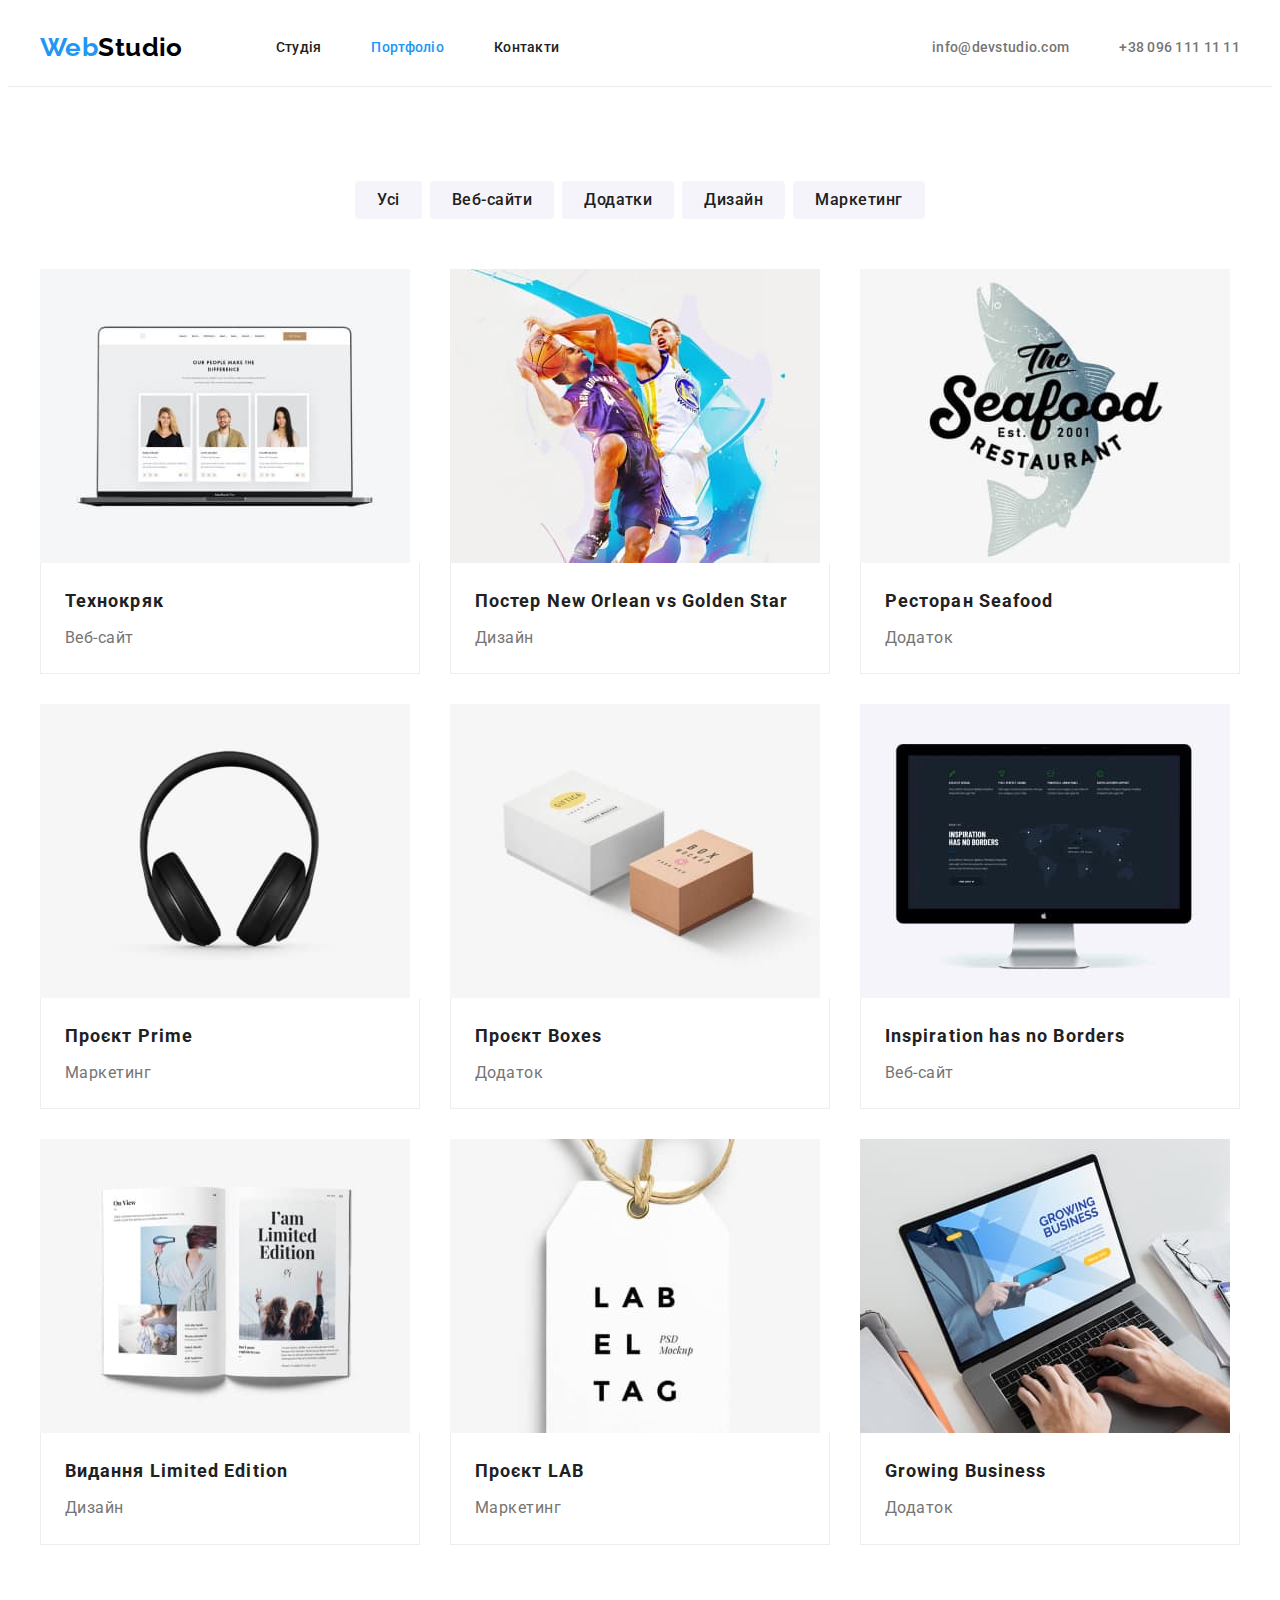
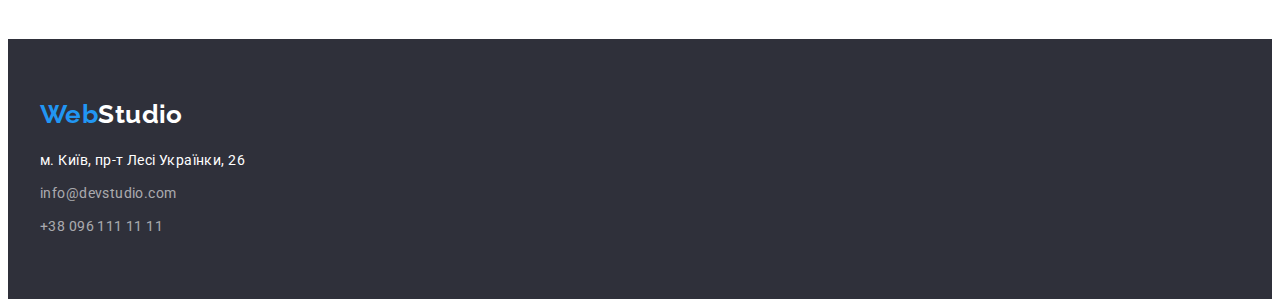
==== portfolio.html @ 0680f63f "add HW3" ====
<!DOCTYPE html>
<html lang="en">
  <head>
    <meta charset="UTF-8" />
    <meta http-equiv="X-UA-Compatible" content="IE=edge" />
    <meta name="viewport" content="width=device-width, initial-scale=1.0" />
    <title>Document</title>
    <link rel="preconnect" href="https://fonts.googleapis.com" />
    <link rel="preconnect" href="https://fonts.gstatic.com" crossorigin />
    <link
      href="https://fonts.googleapis.com/css2?family=Raleway:wght@700&family=Roboto:wght@400;500;700;900&display=swap"
      rel="stylesheet"
    />
    <link
      rel="stylesheet"
      href="https://cdnjs.cloudflare.com/ajax/libs/modern-normalize/1.1.0/modern-normalize.min.css"
      integrity="sha512-wpPYUAdjBVSE4KJnH1VR1HeZfpl1ub8YT/NKx4PuQ5NmX2tKuGu6U/JRp5y+Y8XG2tV+wKQpNHVUX03MfMFn9Q=="
      crossorigin="anonymous"
      referrerpolicy="no-referrer"
    />
    <link rel="stylesheet" href="./css/style.css" />
  </head>
  <body>
    <header class="header">
      <div class="container header-container">
        <a class="footer-logo link header-name" lang="en" href="./index.html"
          ><span>Web</span><span class="header-logo">Studio</span></a
        >
        <nav class="header-navigation">
          <ul class="header-list list">
            <li class="list-element list-navig">
              <a class="header-nav link" href="./index.html">Студія</a>
            </li>
            <li class="list-element list-navig">
              <a class="header-nav link current" href="./portfolio.html"
                >Портфоліо</a
              >
            </li>
            <li class="list-element list-navig">
              <a class="header-nav link" href="./index.html">Контакти</a>
            </li>
          </ul>
        </nav>
        <ul class="header-address list">
          <li class="list-element list-address">
            <a class="header-contact link" href="mailto:info@devstudio.com"
              >info@devstudio.com</a
            >
          </li>
          <li class="list-element">
            <a class="header-contact link" href="tel:+380961111111"
              >+38 096 111 11 11</a
            >
          </li>
        </ul>
      </div>
    </header>
    <main class="site">
      <section class="examples section">
        <div class="container">
          <h1 class="site-header visually-hidden">Наші роботи</h1>
          <ul class="site-nav list">
            <li class="button-list">
              <button class="button-nav" type="button">Усі</button>
            </li>
            <li class="button-list">
              <button class="button-nav" type="button">Веб-сайти</button>
            </li>
            <li class="button-list">
              <button class="button-nav" type="button">Додатки</button>
            </li>
            <li class="button-list">
              <button class="button-nav" type="button">Дизайн</button>
            </li>
            <li class="button-list">
              <button class="button-nav" type="button">Маркетинг</button>
            </li>
          </ul>
          <ul class="site-examples list">
            <li class="example-item">
              <img src="./images/img8.jpg" alt="Фото сайту" width="370" />
              <div class="example-block">
                <h2 class="example-name">Технокряк</h2>
                <p class="example-list">Веб-сайт</p>
              </div>
            </li>
            <li class="example-item">
              <img
                src="./images/img9.jpg"
                alt="Хлопці грають у баскетбол"
                width="370"
              />
              <div class="example-block">
                <h2 class="example-name">Постер New Orlean vs Golden Star</h2>
                <p class="example-list">Дизайн</p>
              </div>
            </li>
            <li class="example-item">
              <img
                src="./images/img10.jpg"
                alt="Логотип з акулою"
                width="370"
              />
              <div class="example-block">
                <h2 class="example-name">Ресторан Seafood</h2>
                <p class="example-list">Додаток</p>
              </div>
            </li>
            <li class="example-item">
              <img src="./images/img13.jpg" alt="Навушники" width="370" />
              <div class="example-block">
                <h2 class="example-name">Проєкт Prime</h2>
                <p class="example-list">Маркетинг</p>
              </div>
            </li>
            <li class="example-item">
              <img src="./images/img14.jpg" alt="Дві коробки" width="370" />
              <div class="example-block">
                <h2 class="example-name">Проєкт Boxes</h2>
                <p class="example-list">Додаток</p>
              </div>
            </li>
            <li class="example-item">
              <img src="./images/img15.jpg" alt="Монітор" width="370" />
              <div class="example-block">
                <h2 class="example-name">Inspiration has no Borders</h2>
                <p class="example-list">Веб-сайт</p>
              </div>
            </li>
            <li class="example-item">
              <img src="./images/img16.jpg" alt="Журнал" width="370" />
              <div class="example-block">
                <h2 class="example-name">Видання Limited Edition</h2>
                <p class="example-list">Дизайн</p>
              </div>
            </li>
            <li class="example-item">
              <img
                src="./images/img11.jpg"
                alt="Лейба з надписом"
                width="370"
              />
              <div class="example-block">
                <h2 class="example-name">Проєкт LAB</h2>
                <p class="example-list">Маркетинг</p>
              </div>
            </li>
            <li class="example-item">
              <img src="./images/img12.jpg" alt="Ноутбук" width="370" />
              <div class="example-block">
                <h2 class="example-name">Growing Business</h2>
                <p class="example-list">Додаток</p>
              </div>
            </li>
          </ul>
        </div>
      </section>
    </main>
    <footer class="section-footer">
      <div class="container">
        <a class="footer-logo link" lang="en" href="./index.html"
          ><span>Web</span><span class="logo-footer">Studio</span></a
        >
        <address class="address">
          <ul class="footer-list list">
            <li class="footer-item footer-address">
              <a
                class="footer-address link"
                href="https://goo.gl/maps/AEMbZK5pDBB9niob6"
                target="_blank"
                rel="noopener noreferrer nofollow"
                >м. Київ, пр-т Лесі Українки, 26</a
              >
            </li>
            <li class="footer-item">
              <a class="footer-link link" href="mailto:info@devstudio.com"
                >info@devstudio.com</a
              >
            </li>
            <li class="footer-item">
              <a class="footer-link link" href="tel:+380961111111"
                >+38 096 111 11 11</a
              >
            </li>
          </ul>
        </address>
      </div>
    </footer>
  </body>
</html>
---- css/style.css ----
:root {
  --black-color: #212121;
  --white-color: #ffffff;
  --gray-color: #757575;
  --blue-color: #2196f3;
  --bg-beige: #eeeeee;
  --bg-black: #000000;
  --bg-ivory: #f5f4fa;
  --bg-white: #FFFFFF60%;
  --bg-darkgray: #2f303a;
  --bg-light-gray: #ececec;
}
p,
h1,
h2,
h3,
h4,
h5,
h6 {
  margin: 0;
}
ul,
ol {
  margin: 0;
  padding-left: 0;
}
button {
  cursor: pointer;
  display: block;
  border: none;
  border-radius: 4px;
}
address {
  font-style: normal;
}
img {
  display: block;
  max-width: 100%;
  height: auto;
}
body {
  font-family: "roboto", sans-serif;
  color: #212121;
  background-color: #ffffff;
  letter-spacing: 0.03em;
  font-size: 14px;
}
.section {
  padding-top: 94px;
  padding-bottom: 94px;
}
.list {
  list-style: none;
  padding-left: 0;
  margin: 0;
}
.link {
  text-decoration: none;
}
.container {
  width: 1200px;
  padding-left: 15px;
  padding-right: 15px;
  margin: 0 auto;
}
/* ---HEADER---- */
.header {
  padding-top: 24px;
  padding-bottom: 24px;
}
.header-name {
  align-items: center;
  margin-right: 93px;
}
.header-logo {
  font-family: "raleway", sans-serif;
  font-weight: 700;
  font-size: 26px;
  line-height: 1.17%;
  color: var(--bg-black);
}
.header-address {
  margin-left: auto;
}
.header-nav {
  font-weight: 500;
  line-height: 1.14;
  letter-spacing: 0.02em;
  color: var(--black-color);
}
.header-address {
  display: flex;
}
.list-navig:not(:last-child) {
  margin-right: 50px;
}
.header {
  border-bottom: 1px solid #ececec;
}
.header-list {
  display: flex;
}
.header-container {
  display: flex;
  align-items: center;
}
.list-address {
  margin-right: 50px;
}
.logo-part {
  color: var(--bg-black);
}
.current {
  color: var(--blue-color);
}
.header-contact {
  font-weight: 500;
  line-height: 1.14;
  letter-spacing: 0.02em;
  color: var(--gray-color);
}
.header-contact:hover,
.header-contact:focus,
.header-nav:hover,
.header-nav:focus {
  color: var(--blue-color);
}
/* ---MAIN---- */
.visually-hidden {
  position: absolute;
  white-space: nowrap;
  width: 1px;
  height: 1px;
  overflow: hidden;
  border: 0;
  padding: 0;
  clip: rect(0 0 0 0);
  clip-path: inset(50%);
  margin: -1px;
}
.button-nav {
  font-weight: 500;
  font-size: 16px;
  line-height: 1.62;
  text-align: center;
  color: var(--black-color);
  background-color: var(--bg-ivory);
  letter-spacing: 0.03em;
  font-family: inherit;
  cursor: pointer;
  display: block;
  margin: 0 auto;
  padding: 6px 22px;
  border: none;
  border-radius: 4px;
}
.site-nav {
  display: flex;
  gap: 8px;
  justify-content: center;
  margin-bottom: 50px;
}
.section-work {
  padding-top: 0;
}
.site-examples {
  display: flex;
  flex-wrap: wrap;
  gap: 30px;
}
.example-item {
  width: calc((100% - 60px) / 3);
}
.example-name {
  font-weight: 700;
  font-size: 18px;
  line-height: 2;
  letter-spacing: 0.06em;
  color: var(--black-color);
  margin-bottom: 4px;
}
.example-list {
  font-size: 16px;
  line-height: 1.88;
  letter-spacing: 0.03em;
  color: var(--gray-color);
}
.button-nav:hover,
.button-nav:focus {
  color: var(--white-color);
  background-color: var(--blue-color);
}
.section-hero {
  background-color: var(--bg-darkgray);
  padding-top: 200px;
  padding-bottom: 203px;
}
.hero-title {
  max-width: 696px;
  margin: 0 auto;
}
.example-block {
  padding: 20px 24px;
  border: 1px solid #eeeeee;
  border-top: 0;
}

.team-member {
  padding-top: 30px;
  padding-bottom: 30px;
}

.paragraph-main {
  font-weight: 900;
  font-size: 44px;
  line-height: 1.36;
  text-align: center;
  letter-spacing: 0.06em;
  text-transform: uppercase;
  color: var(--white-color);
  margin-bottom: 30px;
}
.button-nav-main {
  font-weight: 700;
  font-size: 16px;
  line-height: 1.88;
  display: flex;
  align-items: center;
  text-align: center;
  letter-spacing: 0.06em;
  color: var(--white-color);
  background-color: var(--blue-color);
  cursor: pointer;
  font-family: inherit;
  margin: 0 auto;
  display: block;
  box-shadow: 0px 4px 4px rgba(0, 0, 0, 0.15);
  border-radius: 4px;
  border-color: var(--blue-color);
  min-width: 216px;
  height: 50px;
}
.button-nav-main:hover,
.button-nav-main:focus {
  color: var(--white-color);
  background-color: var(--bg-darkgray);
}
.list-advantages {
  display: flex;
  gap: 30px;
}
.list-item-name {
  font-weight: 700;
  font-size: 14px;
  line-height: 1.14;
  text-transform: uppercase;
  margin-bottom: 10px;
}
.work-pictures {
  display: flex;
  gap: 30px;
}
.list-item-description {
  font-weight: 400;
  line-height: 1.71;
  color: var(--gray-color);
}
.section-header {
  font-weight: 700;
  font-size: 36px;
  line-height: 42px;
  text-align: center;
  margin-bottom: 50px;
}
.team {
  font-weight: 500;
  font-size: 16px;
  line-height: 1.19;
  text-align: center;
  margin-bottom: 10px;
}
.team-position {
  font-weight: 400;
  font-size: 16px;
  line-height: 1.19;
  text-align: center;
  color: var(--gray-color);
}
.section-team {
  background-color: var(--bg-ivory);
}
.team-list {
  display: flex;
  gap: 30px;
}
.team-items {
  width: calc((100% - 90px) / 4);
  background: #ffffff;
  box-shadow: 0px 1px 3px rgba(0, 0, 0, 0.12), 0px 1px 1px rgba(0, 0, 0, 0.14),
    0px 2px 1px rgba(0, 0, 0, 0.2);
  border-radius: 0px 0px 4px 4px;
}

/* ---FOOTER---- */
.footer-logo {
  font-family: "raleway", sans-serif;
  font-weight: 700;
  font-size: 26px;
  line-height: 1.17;
  color: var(--blue-color);
  display: block;
}
.footer-item {
  display: block;
}
.footer-item:not(:last-child) {
  margin-bottom: 9px;
}

.logo-footer {
  color: var(--white-color);
}
.address {
  margin-top: 20px;
}
.section-footer {
  background-color: var(--bg-darkgray);
  padding-top: 60px;
  padding-bottom: 60px;
}
.footer-address {
  font-weight: 400;
  font-size: 14px;
  line-height: 1.71;
  letter-spacing: 0.03em;
  color: var(--white-color);
  font-style: normal;
  display: block;
}
.footer-link {
  font-weight: 400;
  font-size: 14px;
  line-height: 1.71;
  letter-spacing: 0.03em;
  color: rgba(255, 255, 255, 0.6);
  font-style: normal;
  display: block;
}
.footer-address:hover,
.footer-link:hover,
.footer-address:focus,
.footer-link:focus {
  color: var(--blue-color);
}
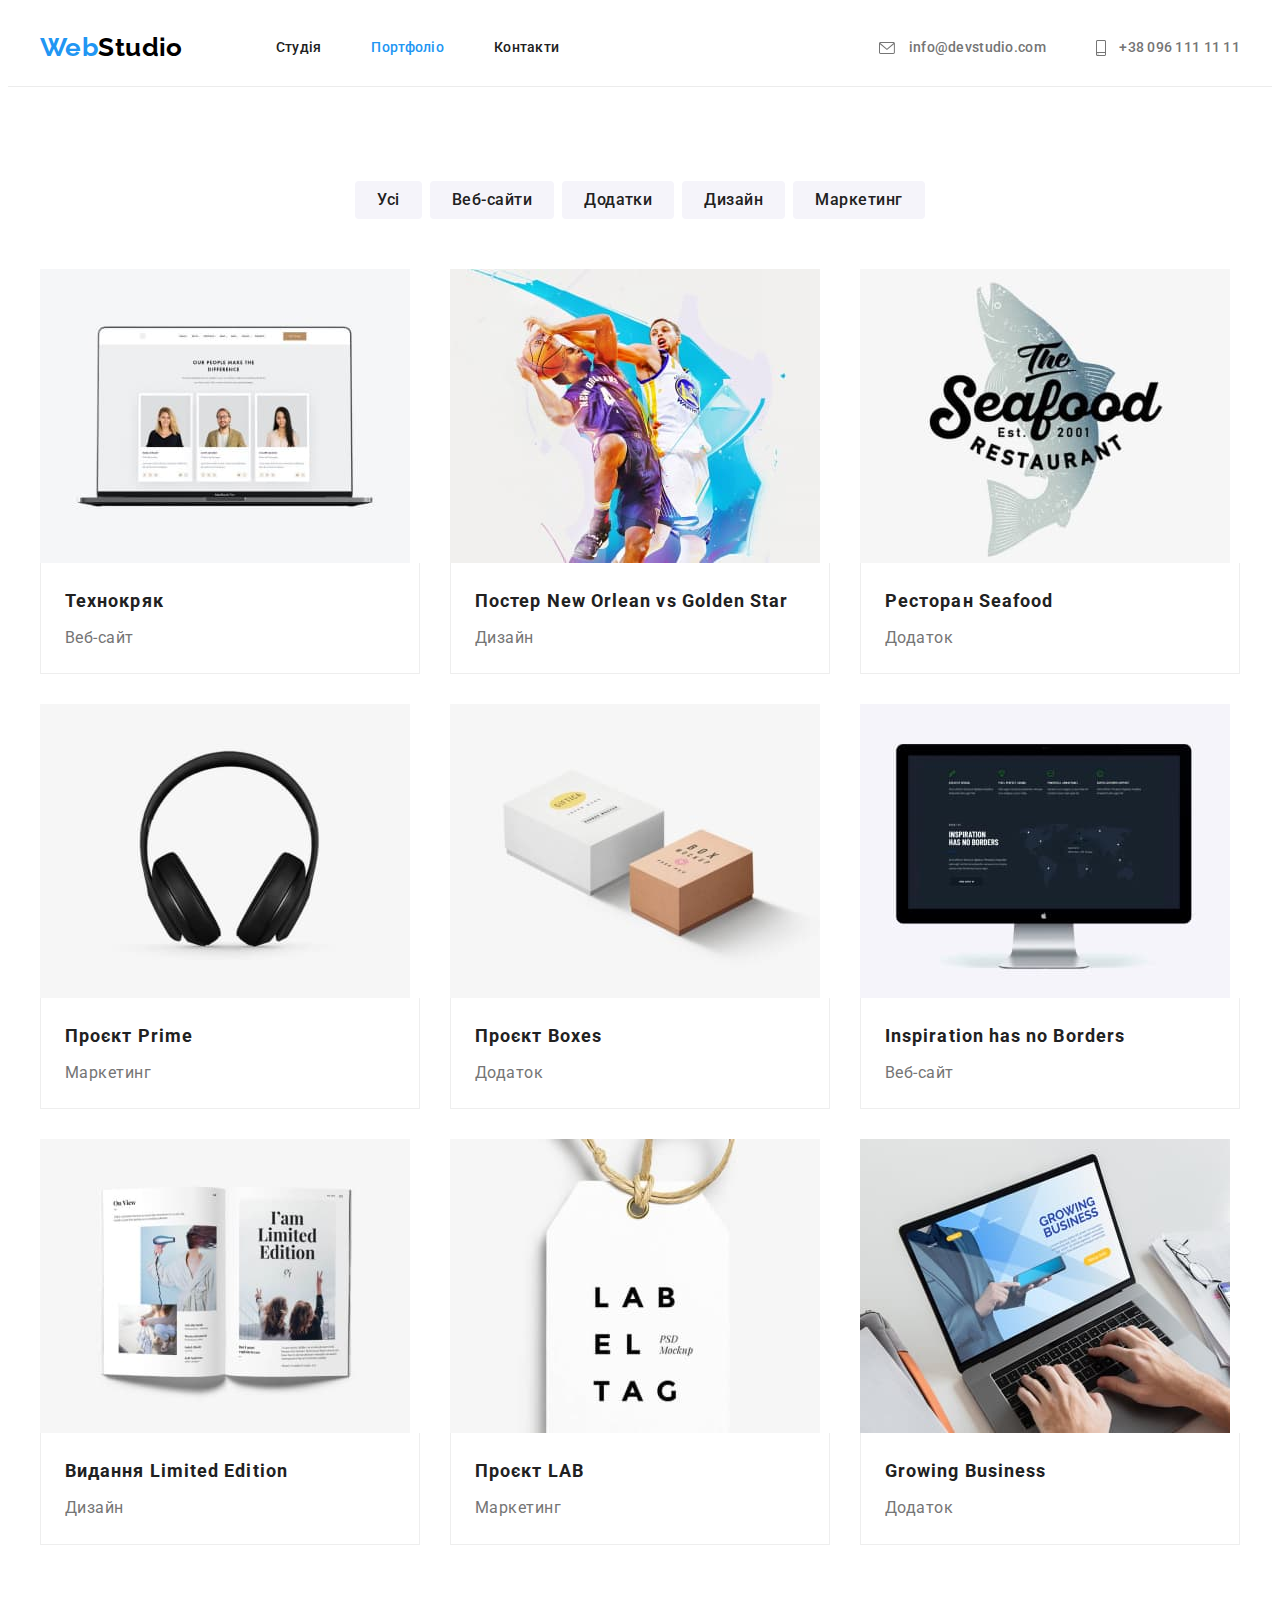
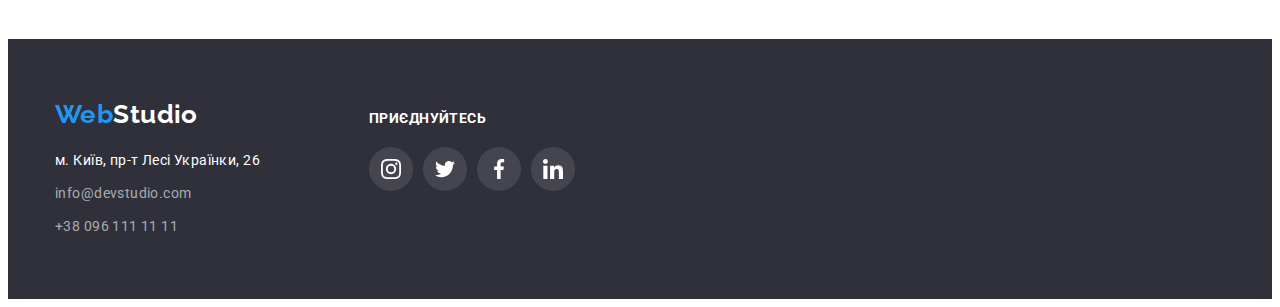
==== commit 89d900d7: "add shadows" ====
--- a/portfolio.html
+++ b/portfolio.html
@@ -43,11 +43,17 @@
         </nav>
         <ul class="header-address list">
           <li class="list-element list-address">
+            <svg class="header-image" width="16" height="12">
+              <use href="./images/symbol-defs.svg#icon-envelope-hover"></use>
+            </svg>
             <a class="header-contact link" href="mailto:info@devstudio.com"
               >info@devstudio.com</a
             >
           </li>
           <li class="list-element">
+            <svg class="header-image" width="10" height="16">
+              <use href="./images/symbol-defs.svg#icon-smartphone"></use>
+            </svg>
             <a class="header-contact link" href="tel:+380961111111"
               >+38 096 111 11 11</a
             >
@@ -78,112 +84,185 @@
           </ul>
           <ul class="site-examples list">
             <li class="example-item">
-              <img src="./images/img8.jpg" alt="Фото сайту" width="370" />
-              <div class="example-block">
-                <h2 class="example-name">Технокряк</h2>
-                <p class="example-list">Веб-сайт</p>
-              </div>
-            </li>
-            <li class="example-item">
-              <img
-                src="./images/img9.jpg"
-                alt="Хлопці грають у баскетбол"
-                width="370"
-              />
-              <div class="example-block">
-                <h2 class="example-name">Постер New Orlean vs Golden Star</h2>
-                <p class="example-list">Дизайн</p>
-              </div>
-            </li>
-            <li class="example-item">
-              <img
-                src="./images/img10.jpg"
-                alt="Логотип з акулою"
-                width="370"
-              />
-              <div class="example-block">
-                <h2 class="example-name">Ресторан Seafood</h2>
-                <p class="example-list">Додаток</p>
-              </div>
-            </li>
-            <li class="example-item">
-              <img src="./images/img13.jpg" alt="Навушники" width="370" />
-              <div class="example-block">
-                <h2 class="example-name">Проєкт Prime</h2>
-                <p class="example-list">Маркетинг</p>
-              </div>
-            </li>
-            <li class="example-item">
-              <img src="./images/img14.jpg" alt="Дві коробки" width="370" />
-              <div class="example-block">
-                <h2 class="example-name">Проєкт Boxes</h2>
-                <p class="example-list">Додаток</p>
-              </div>
-            </li>
-            <li class="example-item">
-              <img src="./images/img15.jpg" alt="Монітор" width="370" />
-              <div class="example-block">
-                <h2 class="example-name">Inspiration has no Borders</h2>
-                <p class="example-list">Веб-сайт</p>
-              </div>
-            </li>
-            <li class="example-item">
-              <img src="./images/img16.jpg" alt="Журнал" width="370" />
-              <div class="example-block">
-                <h2 class="example-name">Видання Limited Edition</h2>
-                <p class="example-list">Дизайн</p>
-              </div>
-            </li>
-            <li class="example-item">
-              <img
-                src="./images/img11.jpg"
-                alt="Лейба з надписом"
-                width="370"
-              />
-              <div class="example-block">
-                <h2 class="example-name">Проєкт LAB</h2>
-                <p class="example-list">Маркетинг</p>
-              </div>
-            </li>
-            <li class="example-item">
-              <img src="./images/img12.jpg" alt="Ноутбук" width="370" />
-              <div class="example-block">
-                <h2 class="example-name">Growing Business</h2>
-                <p class="example-list">Додаток</p>
-              </div>
+              <a class="example-card link" href="">
+                <img src="./images/img8.jpg" alt="Фото сайту" width="370" />
+                <div class="example-block">
+                  <h2 class="example-name">Технокряк</h2>
+                  <p class="example-list">Веб-сайт</p>
+                </div>
+              </a>
+            </li>
+            <li class="example-item">
+              <a class="example-card link" href="">
+                <img
+                  src="./images/img9.jpg"
+                  alt="Хлопці грають у баскетбол"
+                  width="370"
+                />
+                <div class="example-block">
+                  <h2 class="example-name">Постер New Orlean vs Golden Star</h2>
+                  <p class="example-list">Дизайн</p>
+                </div>
+              </a>
+            </li>
+            <li class="example-item">
+              <a class="example-card link" href="">
+                <img
+                  src="./images/img10.jpg"
+                  alt="Логотип з акулою"
+                  width="370"
+                />
+                <div class="example-block">
+                  <h2 class="example-name">Ресторан Seafood</h2>
+                  <p class="example-list">Додаток</p>
+                </div>
+              </a>
+            </li>
+            <li class="example-item">
+              <a class="example-card link" href="">
+                <img src="./images/img13.jpg" alt="Навушники" width="370" />
+                <div class="example-block">
+                  <h2 class="example-name">Проєкт Prime</h2>
+                  <p class="example-list">Маркетинг</p>
+                </div>
+              </a>
+            </li>
+            <li class="example-item">
+              <a class="example-card link" href="">
+                <img src="./images/img14.jpg" alt="Дві коробки" width="370" />
+                <div class="example-block">
+                  <h2 class="example-name">Проєкт Boxes</h2>
+                  <p class="example-list">Додаток</p>
+                </div>
+              </a>
+            </li>
+            <li class="example-item">
+              <a class="example-card link" href="">
+                <img src="./images/img15.jpg" alt="Монітор" width="370" />
+                <div class="example-block">
+                  <h2 class="example-name">Inspiration has no Borders</h2>
+                  <p class="example-list">Веб-сайт</p>
+                </div>
+              </a>
+            </li>
+            <li class="example-item">
+              <a class="example-card link" href="">
+                <img src="./images/img16.jpg" alt="Журнал" width="370" />
+                <div class="example-block">
+                  <h2 class="example-name">Видання Limited Edition</h2>
+                  <p class="example-list">Дизайн</p>
+                </div>
+              </a>
+            </li>
+            <li class="example-item">
+              <a class="example-card link" href="">
+                <img
+                  src="./images/img11.jpg"
+                  alt="Лейба з надписом"
+                  width="370"
+                />
+                <div class="example-block">
+                  <h2 class="example-name">Проєкт LAB</h2>
+                  <p class="example-list">Маркетинг</p>
+                </div>
+              </a>
+            </li>
+            <li class="example-item">
+              <a class="example-card link" href="">
+                <img src="./images/img12.jpg" alt="Ноутбук" width="370" />
+                <div class="example-block">
+                  <h2 class="example-name">Growing Business</h2>
+                  <p class="example-list">Додаток</p>
+                </div>
+              </a>
             </li>
           </ul>
         </div>
       </section>
     </main>
     <footer class="section-footer">
-      <div class="container">
-        <a class="footer-logo link" lang="en" href="./index.html"
-          ><span>Web</span><span class="logo-footer">Studio</span></a
-        >
-        <address class="address">
-          <ul class="footer-list list">
-            <li class="footer-item footer-address">
-              <a
-                class="footer-address link"
-                href="https://goo.gl/maps/AEMbZK5pDBB9niob6"
-                target="_blank"
-                rel="noopener noreferrer nofollow"
-                >м. Київ, пр-т Лесі Українки, 26</a
-              >
-            </li>
-            <li class="footer-item">
-              <a class="footer-link link" href="mailto:info@devstudio.com"
-                >info@devstudio.com</a
-              >
-            </li>
-            <li class="footer-item">
-              <a class="footer-link link" href="tel:+380961111111"
-                >+38 096 111 11 11</a
-              >
-            </li>
-          </ul>
-        </address>
+      <div class="container footer-wrap">
+        <div class="footer-wrap-left container">
+          <a class="footer-logo link" lang="en" href="./index.html"
+            ><span>Web</span><span class="logo-footer">Studio</span></a
+          >
+          <address class="address">
+            <ul class="footer-list list">
+              <li class="footer-item footer-address">
+                <a
+                  class="footer-address link"
+                  href="https://goo.gl/maps/AEMbZK5pDBB9niob6"
+                  target="_blank"
+                  rel="noopener noreferrer nofollow"
+                  >м. Київ, пр-т Лесі Українки, 26</a
+                >
+              </li>
+              <li class="footer-item">
+                <a class="footer-link link" href="mailto:info@devstudio.com"
+                  >info@devstudio.com</a
+                >
+              </li>
+              <li class="footer-item">
+                <a class="footer-link link" href="tel:+380961111111"
+                  >+38 096 111 11 11</a
+                >
+              </li>
+            </ul>
+          </address>
+        </div>
+        <div class="footer-wrap-right container">
+          <h2 class="footer-header">приєднуйтесь</h2>
+          <ul class="footer-social list">
+            <li class="footer-social-item">
+              <a
+                href=""
+                class="footer-social-link link"
+                target="_blank"
+                rel="noopener noreferrer nofollow"
+              >
+                <svg class="footer-social-icon" width="20" height="20">
+                  <use href="./images/symbol-defs.svg#icon-instagram-2-4"></use>
+                </svg>
+              </a>
+            </li>
+            <li class="footer-social-item">
+              <a
+                href=""
+                class="footer-social-link link"
+                target="_blank"
+                rel="noopener noreferrer nofollow"
+              >
+                <svg class="footer-social-icon" width="20" height="20">
+                  <use href="./images/symbol-defs.svg#icon-twitter-1-3"></use>
+                </svg>
+              </a>
+            </li>
+            <li class="footer-social-item">
+              <a
+                href=""
+                class="footer-social-link link"
+                target="_blank"
+                rel="noopener noreferrer nofollow"
+              >
+                <svg class="footer-social-icon" width="20" height="20">
+                  <use href="./images/symbol-defs.svg#icon-facebook-1-3"></use>
+                </svg>
+              </a>
+            </li>
+            <li class="footer-social-item">
+              <a
+                href=""
+                class="footer-social-link link"
+                target="_blank"
+                rel="noopener noreferrer nofollow"
+              >
+                <svg class="footer-social-icon" width="20" height="20">
+                  <use href="./images/symbol-defs.svg#icon-linkedin-1-3"></use>
+                </svg>
+              </a>
+            </li>
+          </ul>
+        </div>
       </div>
     </footer>
   </body>
--- a/css/style.css
+++ b/css/style.css
@@ -119,6 +119,17 @@
   letter-spacing: 0.02em;
   color: var(--gray-color);
 }
+.header-image {
+  fill: #757575;
+  display: inline;
+  margin-right: 10px;
+  vertical-align: middle;
+}
+.header-image:hover,
+.header-imageink:focus {
+  fill: #2196f3;
+}
+
 .header-contact:hover,
 .header-contact:focus,
 .header-nav:hover,
@@ -163,6 +174,19 @@
 .section-work {
   padding-top: 0;
 }
+.benefits-picture {
+  width: 270px;
+  height: 120px;
+  border: 1px solid #f5f4fa;
+  background-color: #f5f4fa;
+  display: block;
+  border-radius: 4px;
+  display: flex;
+  justify-content: center;
+  align-items: center;
+  margin-bottom: 30px;
+}
+
 .site-examples {
   display: flex;
   flex-wrap: wrap;
@@ -170,6 +194,15 @@
 }
 .example-item {
   width: calc((100% - 60px) / 3);
+}
+.example-card {
+  display: block;
+  text-decoration: none;
+}
+.example-card:hover,
+.example-card:focus {
+  box-shadow: 0px 1px 1px rgba(0, 0, 0, 0.12), 0px 4px 4px rgba(0, 0, 0, 0.06),
+    1px 4px 6px rgba(0, 0, 0, 0.16);
 }
 .example-name {
   font-weight: 700;
@@ -189,11 +222,23 @@
 .button-nav:focus {
   color: var(--white-color);
   background-color: var(--blue-color);
-}
+  box-shadow: 0px 4px 4px rgba(0, 0, 0, 0.25);
+}
+
 .section-hero {
   background-color: var(--bg-darkgray);
   padding-top: 200px;
   padding-bottom: 203px;
+  background-image: linear-gradient(
+      rgba(47, 48, 58, 0.4),
+      rgba(47, 48, 58, 0.4)
+    ),
+    url(../images/Img17.jpg);
+  background-repeat: no-repeat;
+  background-position: center;
+  background-size: cover;
+  max-width: 1600px;
+  margin: 0 auto;
 }
 .hero-title {
   max-width: 696px;
@@ -204,12 +249,71 @@
   border: 1px solid #eeeeee;
   border-top: 0;
 }
-
+.team-position {
+  margin-bottom: 16px;
+}
 .team-member {
   padding-top: 30px;
   padding-bottom: 30px;
 }
-
+.team-social-item {
+  width: 44px;
+  height: 44px;
+}
+.team-social-link {
+  width: 100%;
+  height: 100%;
+  display: block;
+  display: flex;
+  align-items: center;
+  justify-content: center;
+  border-radius: 50%;
+}
+.team-social {
+  display: flex;
+  justify-content: center;
+  gap: 10px;
+}
+.clients-list {
+  display: flex;
+  gap: 30px;
+}
+.clients-item {
+  width: calc((100% - 150px) / 6);
+  height: 60px;
+}
+.clients-link {
+  width: 100%;
+  height: 100%;
+  border: 1px solid #afb1b8;
+  display: block;
+  border-radius: 4px;
+  display: flex;
+  justify-content: center;
+  align-items: center;
+}
+.team-social-icon {
+  fill: #afb1b8;
+}
+.team-social-link:hover,
+.team-social-link:focus {
+  background-color: #2196f3;
+}
+.team-social-link:hover .team-social-icon,
+.team-social-link:focus .team-social-icon {
+  fill: #ffffff;
+}
+.clients-icon {
+  fill: #afb1b8;
+}
+.clients-link:focus .clients-icon,
+.clients-link:hover .clients-icon {
+  fill: #2196f3;
+}
+.clients-link:focus,
+.clients-link:hover {
+  border-color: #2196f3;
+}
 .paragraph-main {
   font-weight: 900;
   font-size: 44px;
@@ -352,3 +456,50 @@
 .footer-link:focus {
   color: var(--blue-color);
 }
+.footer-social-item {
+  width: 44px;
+  height: 44px;
+  background-color: rgba(255, 255, 255, 0.1);
+  border-radius: 50%;
+}
+.footer-social-link {
+  width: 100%;
+  height: 100%;
+  display: block;
+  display: flex;
+  align-items: center;
+  justify-content: center;
+  border-radius: 50%;
+}
+.footer-social {
+  display: flex;
+  gap: 10px;
+}
+.footer-social-icon {
+  fill: #ffffff;
+}
+.footer-social-link:hover,
+.footer-social-link:focus {
+  background-color: #2196f3;
+}
+.footer-social-link:hover .footer-social-icon,
+.footer-social-link:focus .footer-social-icon {
+  fill: #ffffff;
+}
+.footer-header {
+  font-weight: 700;
+  font-size: 14px;
+  line-height: 1.14;
+  letter-spacing: 0.03em;
+  text-transform: uppercase;
+  color: #ffffff;
+  margin-bottom: 20px;
+}
+.footer-wrap {
+  display: flex;
+  gap: 70px;
+  align-items: baseline;
+}
+.footer-wrap-left {
+  width: calc(100% - (100% * 0.75));
+}
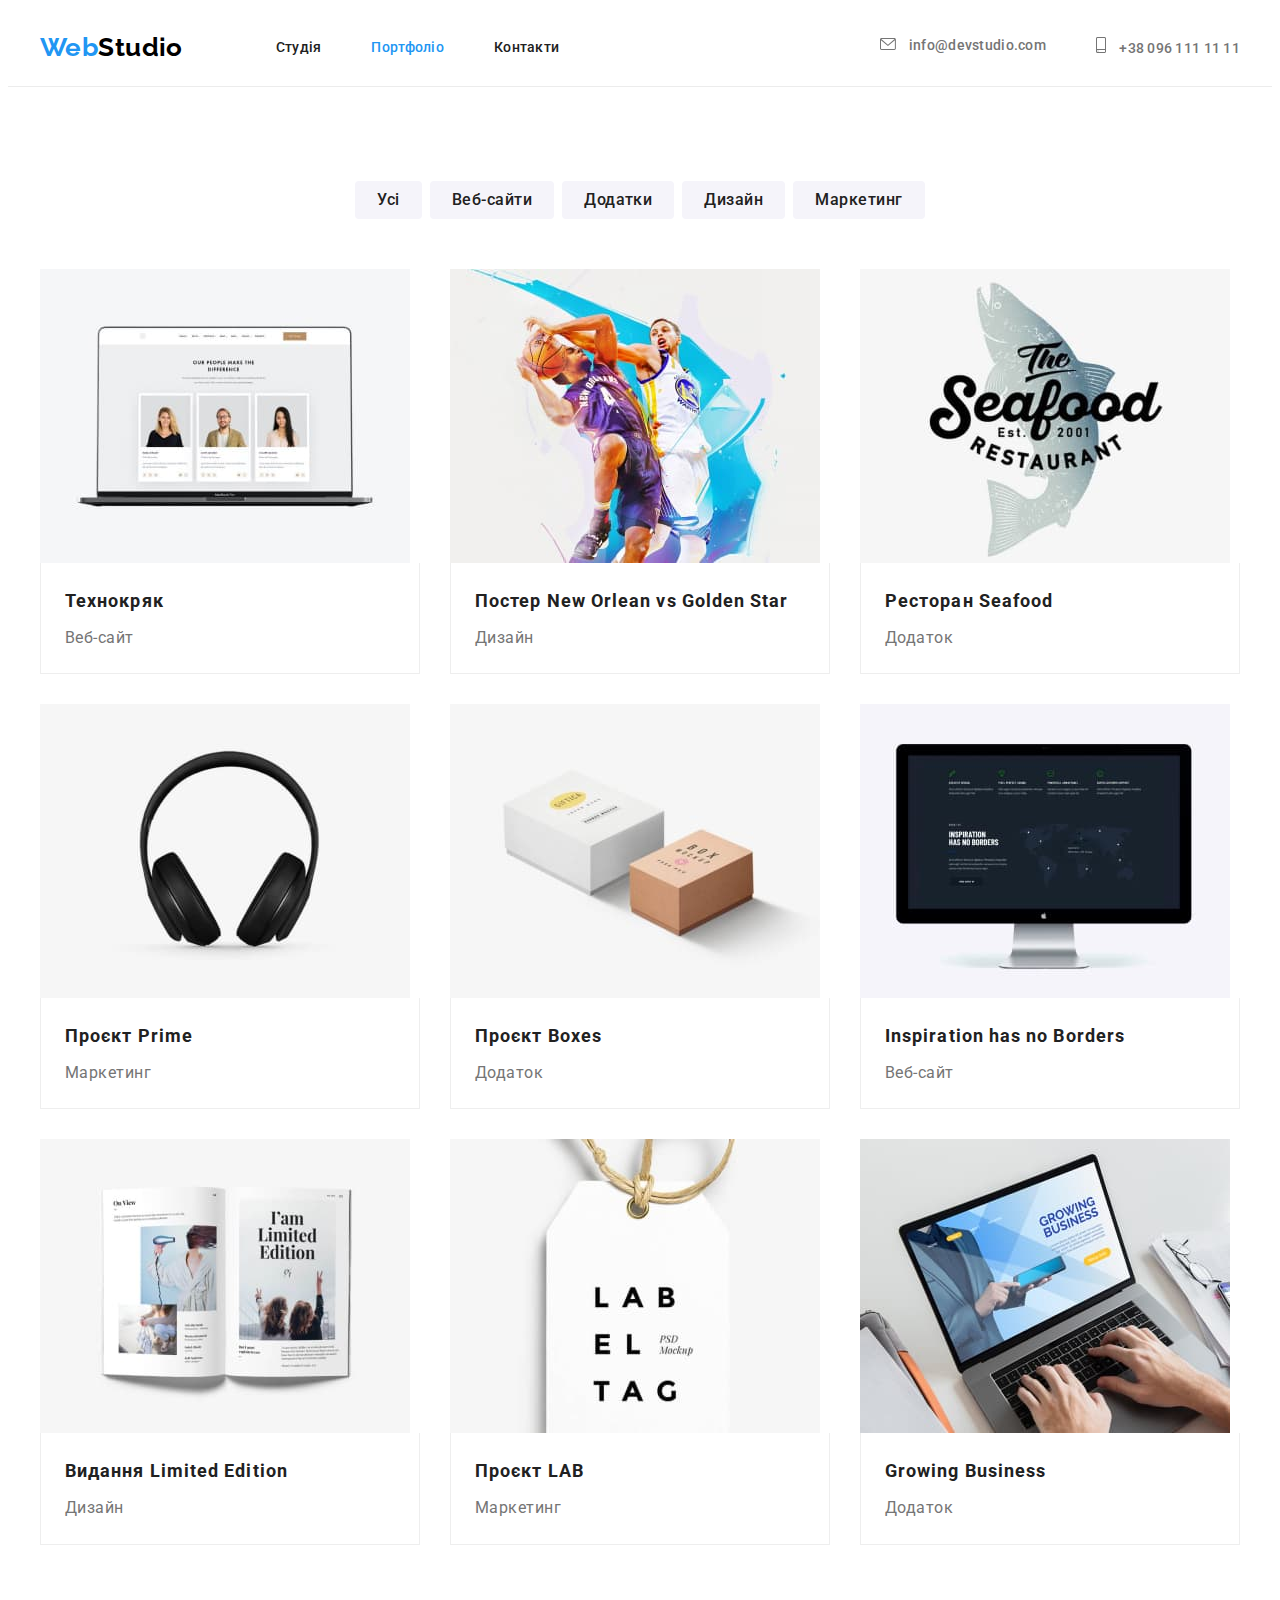
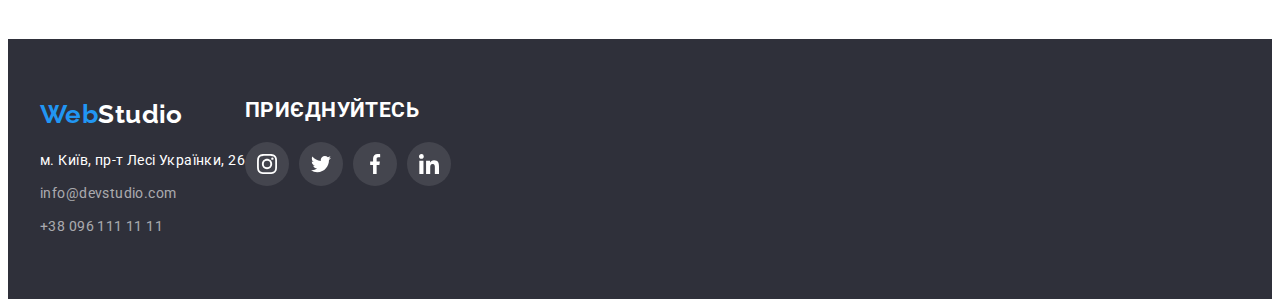
==== commit ffa1734c: "changes after review" ====
--- a/portfolio.html
+++ b/portfolio.html
@@ -43,19 +43,19 @@
         </nav>
         <ul class="header-address list">
           <li class="list-element list-address">
-            <svg class="header-image" width="16" height="12">
-              <use href="./images/symbol-defs.svg#icon-envelope-hover"></use>
-            </svg>
-            <a class="header-contact link" href="mailto:info@devstudio.com"
-              >info@devstudio.com</a
+            <a class="header-contact link" href="mailto:info@devstudio.com">
+              <svg class="header-image" width="16" height="12">
+                <use href="./images/symbol-defs.svg#icon-envelope-hover"></use>
+              </svg>
+              info@devstudio.com</a
             >
           </li>
           <li class="list-element">
-            <svg class="header-image" width="10" height="16">
-              <use href="./images/symbol-defs.svg#icon-smartphone"></use>
-            </svg>
-            <a class="header-contact link" href="tel:+380961111111"
-              >+38 096 111 11 11</a
+            <a class="header-contact link" href="tel:+380961111111">
+              <svg class="header-image" width="10" height="16">
+                <use href="./images/symbol-defs.svg#icon-smartphone"></use>
+              </svg>
+              +38 096 111 11 11</a
             >
           </li>
         </ul>
@@ -182,7 +182,7 @@
     </main>
     <footer class="section-footer">
       <div class="container footer-wrap">
-        <div class="footer-wrap-left container">
+        <div class="footer-wrap-left">
           <a class="footer-logo link" lang="en" href="./index.html"
             ><span>Web</span><span class="logo-footer">Studio</span></a
           >
@@ -210,7 +210,7 @@
             </ul>
           </address>
         </div>
-        <div class="footer-wrap-right container">
+        <div class="footer-wrap-right">
           <h2 class="footer-header">приєднуйтесь</h2>
           <ul class="footer-social list">
             <li class="footer-social-item">
--- a/css/style.css
+++ b/css/style.css
@@ -121,9 +121,8 @@
 }
 .header-image {
   fill: #757575;
-  display: inline;
   margin-right: 10px;
-  vertical-align: middle;
+  fill: currentColor;
 }
 .header-image:hover,
 .header-imageink:focus {
@@ -228,7 +227,7 @@
 .section-hero {
   background-color: var(--bg-darkgray);
   padding-top: 200px;
-  padding-bottom: 203px;
+  padding-bottom: 200px;
   background-image: linear-gradient(
       rgba(47, 48, 58, 0.4),
       rgba(47, 48, 58, 0.4)
@@ -239,6 +238,7 @@
   background-size: cover;
   max-width: 1600px;
   margin: 0 auto;
+  height: 600px;
 }
 .hero-title {
   max-width: 696px;
@@ -268,6 +268,7 @@
   align-items: center;
   justify-content: center;
   border-radius: 50%;
+  color: #afb1b8;
 }
 .team-social {
   display: flex;
@@ -280,39 +281,32 @@
 }
 .clients-item {
   width: calc((100% - 150px) / 6);
-  height: 60px;
+  height: 92px;
 }
 .clients-link {
   width: 100%;
   height: 100%;
-  border: 1px solid #afb1b8;
-  display: block;
+  border: 1px solid currentColor;
   border-radius: 4px;
   display: flex;
   justify-content: center;
   align-items: center;
+  color: #afb1b8;
 }
 .team-social-icon {
-  fill: #afb1b8;
+  fill: currentColor;
 }
 .team-social-link:hover,
 .team-social-link:focus {
   background-color: #2196f3;
-}
-.team-social-link:hover .team-social-icon,
-.team-social-link:focus .team-social-icon {
-  fill: #ffffff;
+  color: var(--white-color);
 }
 .clients-icon {
-  fill: #afb1b8;
-}
-.clients-link:focus .clients-icon,
-.clients-link:hover .clients-icon {
-  fill: #2196f3;
+  fill: currentColor;
 }
 .clients-link:focus,
 .clients-link:hover {
-  border-color: #2196f3;
+  color: #2196f3;
 }
 .paragraph-main {
   font-weight: 900;
@@ -488,18 +482,11 @@
 }
 .footer-header {
   font-weight: 700;
-  font-size: 14px;
   line-height: 1.14;
-  letter-spacing: 0.03em;
   text-transform: uppercase;
   color: #ffffff;
   margin-bottom: 20px;
 }
 .footer-wrap {
   display: flex;
-  gap: 70px;
-  align-items: baseline;
-}
-.footer-wrap-left {
-  width: calc(100% - (100% * 0.75));
-}
+}
